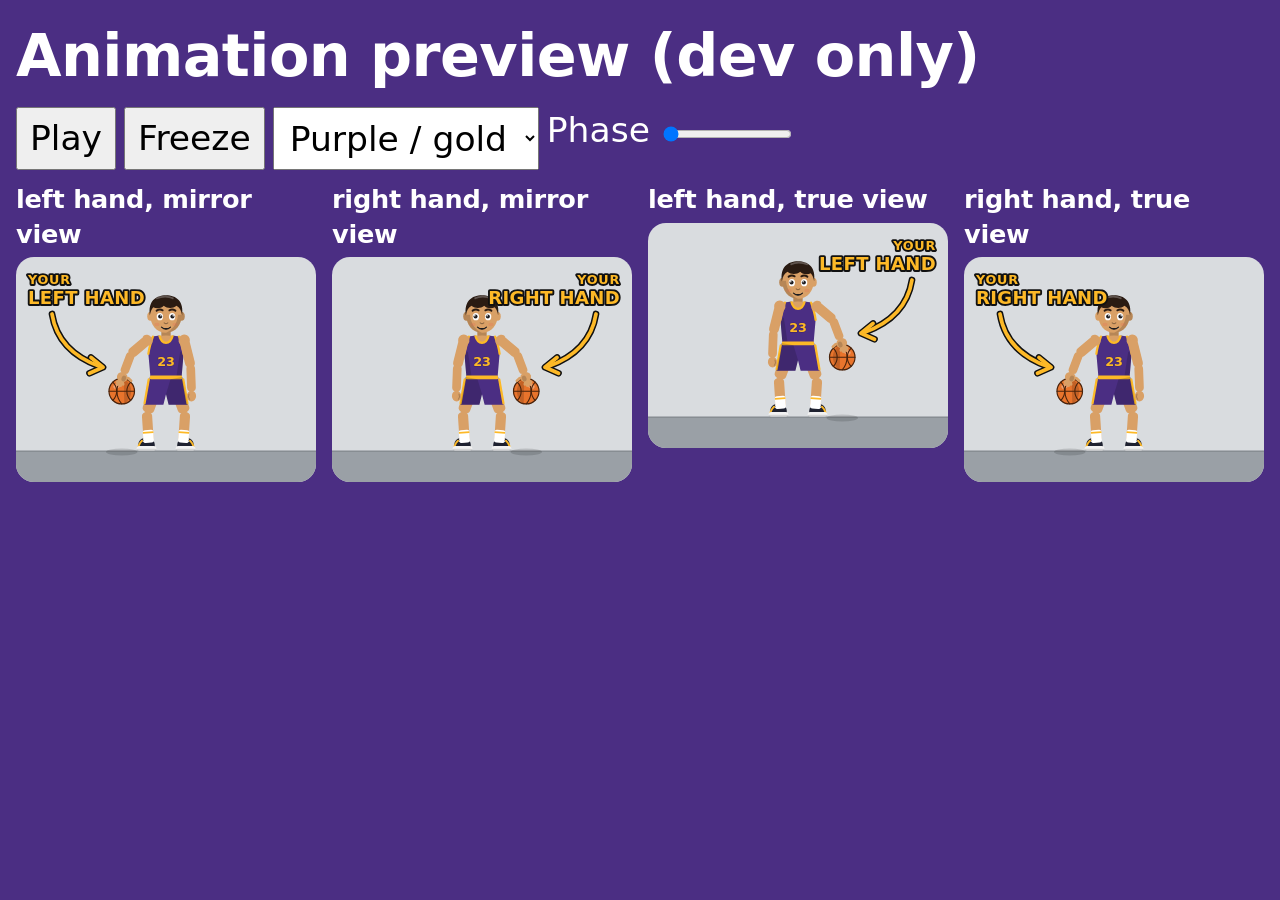
==== dev/animation-preview.html @ 55549035 "Chunk C: avatar rig + one-hand pound dribble animation engine Jointed SVG avatar with swappable part" ====
<!DOCTYPE html>
<html lang="en">
<head>
  <meta charset="utf-8">
  <meta name="viewport" content="width=device-width, initial-scale=1">
  <title>First Handles: animation preview (dev)</title>
  <link rel="stylesheet" href="../css/styles.css">
  <style>
    body { padding: 16px; }
    .grid { display: grid; grid-template-columns: repeat(auto-fit, minmax(300px, 1fr)); gap: 16px; }
    .cell h2 { font-size: 1rem; margin: 0 0 6px; }
    .controls { display: flex; gap: 8px; flex-wrap: wrap; margin: 12px 0; }
    .controls button, .controls select { font: inherit; padding: 6px 12px; }
  </style>
</head>
<body>
  <h1>Animation preview (dev only)</h1>
  <div class="controls">
    <button data-phase="intro">Play</button>
    <button data-phase="paused">Freeze</button>
    <select id="jersey">
      <option value="">Purple / gold</option>
      <option value="#C8102E,#F4F4F4">Red / white</option>
      <option value="#141414,#7CB8F2">Black / sky</option>
      <option value="#F4F4F4,#1D4ED8">White / royal</option>
    </select>
    <label>Phase <input id="scrub" type="range" min="0" max="1" step="0.01" value="0"></label>
  </div>
  <div class="grid" id="grid"></div>
  <script type="module">
    import { drillAnimation, mountDrillAnimation } from "../js/components/drillAnimation.js";
    const cases = [
      { hand: "left", view: "mirror" }, { hand: "right", view: "mirror" },
      { hand: "left", view: "true" }, { hand: "right", view: "true" },
    ];
    const grid = document.getElementById("grid");
    const ctls = cases.map((c) => {
      const cell = document.createElement("div");
      cell.className = "cell";
      cell.innerHTML = `<h2>${c.hand} hand, ${c.view} view</h2><div class="stage">${drillAnimation({ drill: "one-hand-dribble", number: "23", ...c })}</div>`;
      grid.append(cell);
      const ctl = mountDrillAnimation(cell.querySelector(".stage"));
      ctl.setPhase("intro");
      return ctl;
    });
    window.__ctls = ctls;
    document.querySelectorAll("[data-phase]").forEach((b) =>
      b.addEventListener("click", () => ctls.forEach((c) => c.setPhase(b.dataset.phase))));
    document.getElementById("scrub").addEventListener("input", (e) => {
      ctls.forEach((c) => { c.setPhase("paused"); c._renderAt(+e.target.value); });
    });
    document.getElementById("jersey").addEventListener("change", (e) => {
      const [j, t] = e.target.value.split(",");
      const s = document.documentElement.style;
      if (j) { s.setProperty("--jersey", j); s.setProperty("--jersey-trim", t); }
      else { s.removeProperty("--jersey"); s.removeProperty("--jersey-trim"); }
    });
  </script>
</body>
</html>
---- css/styles.css ----
/* First Handles — base styles. Colors come from the player's team colors. */

:root {
  --primary: #4B2E83;
  --primary-ink: #FFFFFF;
  --secondary: #FDB927;
  --secondary-ink: #111111;
  --jersey: var(--primary);
  --jersey-trim: var(--secondary);
  --placeholder: #9AA0A6;
  --placeholder-dark: #6B7075;

  --surface: color-mix(in srgb, var(--primary-ink) 12%, transparent);
  --surface-strong: color-mix(in srgb, var(--primary-ink) 22%, transparent);
  --radius: 18px;
  --gap: clamp(12px, 2.2vw, 24px);

  --fs-body: clamp(1.05rem, 0.7rem + 1.3vw, 1.6rem);
  --fs-h1: clamp(1.6rem, 1rem + 2.6vw, 3rem);
  --fs-btn: clamp(1.2rem, 0.8rem + 1.6vw, 2rem);
  --fs-huge: clamp(1.5rem, 1rem + 2.4vw, 2.8rem);
}

* { box-sizing: border-box; }

html, body {
  margin: 0;
  min-height: 100%;
  background: var(--primary);
  color: var(--primary-ink);
  font-family: system-ui, -apple-system, "Segoe UI", Roboto, sans-serif;
  font-size: var(--fs-body);
  line-height: 1.35;
  -webkit-tap-highlight-color: transparent;
  transition: background-color 0.25s ease;
}

#app {
  max-width: 1100px;
  margin: 0 auto;
  padding: max(var(--gap), env(safe-area-inset-top)) var(--gap) calc(var(--gap) * 2);
}

h1, h2 { margin: 0; font-weight: 800; letter-spacing: -0.01em; }
h1 { font-size: var(--fs-h1); }
h1:focus, h2:focus { outline: none; }

.stack { display: flex; flex-direction: column; gap: var(--gap); }
.center { align-items: center; text-align: center; }
.lead { margin: 0; opacity: 0.9; }

/* ---------- top bar ---------- */
.topbar {
  display: flex; align-items: center; gap: var(--gap);
  margin-bottom: var(--gap);
  min-height: 56px;
}
.btn-back {
  font: inherit; font-weight: 700;
  color: inherit; background: var(--surface);
  border: 0; border-radius: 999px;
  padding: 0.5em 1em; min-height: 48px;
  cursor: pointer; flex-shrink: 0;
}

/* ---------- buttons ---------- */
.btn {
  font: inherit; font-weight: 800; font-size: var(--fs-btn);
  color: var(--secondary-ink); background: var(--secondary);
  border: 3px solid color-mix(in srgb, var(--secondary-ink) 25%, transparent);
  border-radius: var(--radius);
  padding: 0.6em 1.4em; min-height: 64px;
  cursor: pointer;
  box-shadow: 0 6px 0 color-mix(in srgb, black 30%, var(--secondary));
  transition: transform 0.08s ease, box-shadow 0.08s ease;
}
.btn:active { transform: translateY(4px); box-shadow: 0 2px 0 color-mix(in srgb, black 30%, var(--secondary)); }
.btn-big { width: min(100%, 420px); }
.btn-huge { width: min(100%, 520px); font-size: var(--fs-huge); min-height: 88px; }
.btn-quiet {
  color: var(--primary-ink); background: var(--surface-strong);
  border-color: transparent; box-shadow: none;
}
.btn-quiet:active { box-shadow: none; }
.btn-link {
  font: inherit; color: inherit; background: none; border: 0;
  text-decoration: underline; text-underline-offset: 4px;
  padding: 0.6em; min-height: 48px; cursor: pointer; opacity: 0.9;
}
button:focus-visible, input:focus-visible {
  outline: 4px solid var(--primary-ink); outline-offset: 3px;
}

/* ---------- setup ---------- */
.setup { max-width: 640px; margin: 0 auto; }
.field { display: flex; flex-direction: column; gap: 8px; border: 0; padding: 0; margin: 0; }
.field > span, .field > legend { font-weight: 700; padding: 0; margin-bottom: 8px; }
.field input {
  font: inherit; font-size: var(--fs-btn); font-weight: 700;
  padding: 0.5em 0.7em; border-radius: 14px;
  border: 3px solid transparent;
  background: #fff; color: #111;
  min-height: 64px;
}
.field input[name="number"] { width: 5em; text-align: center; }
.swatches {
  display: grid;
  grid-template-columns: repeat(6, 1fr);
  gap: 10px;
}
.swatch {
  aspect-ratio: 1; min-height: 48px; width: 100%;
  border-radius: 50%;
  background: var(--sw);
  border: 3px solid color-mix(in srgb, var(--primary-ink) 40%, transparent);
  cursor: pointer; position: relative;
}
.swatch[aria-checked="true"] {
  border: 5px solid var(--primary-ink);
  box-shadow: 0 0 0 4px var(--primary);
  transform: scale(1.08);
}
.swatch[aria-checked="true"]::after {
  content: "✓"; position: absolute; inset: 0;
  display: grid; place-items: center;
  font-weight: 900; font-size: 1.3em;
  color: #fff; text-shadow: 0 0 4px #000, 0 0 2px #000;
}
.swatch:disabled { opacity: 0.2; cursor: not-allowed; }
.form-error { margin: 0; font-weight: 700; background: #fff; color: #B00020; padding: 0.5em 0.8em; border-radius: 12px; }
.setup .btn { align-self: center; }
.danger-zone { display: flex; flex-direction: column; align-items: center; gap: 10px; text-align: center; margin-top: var(--gap); opacity: 0.8; }
.btn-link.armed { font-weight: 800; opacity: 1; }
.btn-link[aria-pressed="true"] { font-weight: 800; opacity: 1; }
/* Developer mode Skip button: small, out of the way, clearly a test tool. */
.dev-skip {
  position: absolute; top: 8px; right: 8px; z-index: 5;
  font: inherit; font-size: 0.8rem; font-weight: 800; cursor: pointer;
  padding: 8px 14px; border-radius: 999px;
  background: #111; color: #fff; border: 2px dashed #ff5ad1; opacity: 0.85;
}
.drill__stage { position: relative; }
.drill[data-phase="finished"] .dev-skip { display: none; }
/* Keep Skip clear of the "YOUR RIGHT HAND" label (it sits top-right on those steps). */
.drill__stage:has(.anim[data-side="right"]) .dev-skip { right: auto; left: 8px; }

/* ---------- home + player card ---------- */
.home { padding-top: calc(var(--gap) * 1.5); }
.greeting { font-size: clamp(2rem, 1.2rem + 4vw, 4rem); }
.player-card {
  width: min(80vw, 320px);
  background: var(--surface);
  border-radius: 24px;
  padding: var(--gap);
  display: flex; flex-direction: column; align-items: center; gap: 12px;
}
.player-card__avatar {
  width: 70%; aspect-ratio: 1;
  border-radius: 20px;
  background: var(--placeholder);
  display: grid; place-items: center;
  position: relative; overflow: hidden;
}
/* placeholder "jersey" */
.player-card__avatar::before {
  content: ""; position: absolute; left: 18%; right: 18%; top: 22%; bottom: 0;
  background: var(--jersey);
  border: 6px solid var(--jersey-trim);
  border-bottom: 0;
  border-radius: 30% 30% 0 0;
}
.player-card__number {
  position: relative; z-index: 1;
  font-size: clamp(2.5rem, 2rem + 3vw, 4.5rem); font-weight: 900;
  color: var(--jersey-trim); margin-top: 18%;
}
.player-card__name { font-size: var(--fs-huge); font-weight: 800; }

/* ---------- level / step tiles ---------- */
.tile-list {
  list-style: none; margin: 0; padding: 0;
  display: grid; gap: var(--gap);
  grid-template-columns: repeat(auto-fill, minmax(min(100%, 400px), 1fr));
}
.tile {
  width: 100%; min-height: 96px;
  font: inherit; color: inherit; text-align: left;
  background: var(--surface); border: 3px solid transparent;
  border-radius: var(--radius);
  padding: 0.8em 1em;
  display: grid; grid-template-columns: 1fr auto; grid-template-rows: auto auto;
  column-gap: 1em; align-items: center;
  cursor: pointer;
}
.tile__label { font-size: var(--fs-huge); font-weight: 800; white-space: nowrap; }
.tile__sub { grid-column: 1; opacity: 0.85; }
.tile__icon {
  grid-column: 2; grid-row: 1 / span 2;
  width: 2em; height: 2em; border-radius: 50%;
  display: grid; place-items: center; font-size: 1.3em;
}
.tile--open { border-color: var(--secondary); }
.tile--open .tile__icon { background: var(--secondary); color: var(--secondary-ink); }
.tile--done .tile__icon { background: var(--primary-ink); color: var(--primary); font-weight: 900; }
.tile--locked { opacity: 0.45; cursor: not-allowed; }
.shake { animation: shake 0.35s; }
@keyframes shake {
  25% { transform: translateX(-6px); } 50% { transform: translateX(6px); } 75% { transform: translateX(-3px); }
}

/* ---------- drill ---------- */
.drill {
  display: grid; gap: var(--gap);
  grid-template-columns: 1fr;
  position: relative;
}
@media (min-aspect-ratio: 5/4) and (min-width: 700px) {
  .drill { grid-template-columns: 1.1fr 1fr; align-items: center; }
  /* Landscape tablet/laptop/TV: size the timer by screen height so Start stays on screen. */
  .drill .timer__value { font-size: clamp(3.5rem, 15vh, 13rem); }
  .drill .drill__panel { gap: 12px; }
  .drill .tips { gap: 6px; font-size: 0.75em; line-height: 1.25; }
  .drill .tips li { padding: 0.35em 0.8em; }
  .drill .anim { max-height: 70vh; }
  .drill .btn-huge { padding: 0.35em 1.5em; line-height: 1.1; min-height: 76px; }
}
/* Short landscape screens (laptops with browser bars): squeeze a little more. */
@media (min-aspect-ratio: 5/4) and (min-width: 700px) and (max-height: 720px) {
  .drill .tips { font-size: 0.68em; }
  .drill .timer__label { font-size: 1.6rem; }
  .drill .timer__value { font-size: clamp(3.5rem, 12vh, 13rem); }
  .drill .btn-huge { min-height: 64px; }
  .drill .anim { max-height: 62vh; }
}
/* Big screens: once the tips hide (countdown/running/finished), the timer grows back. */
@media (min-width: 700px) {
  .drill:not([data-phase="intro"]) .timer__value { font-size: clamp(5rem, 28vh, 13rem); }
}
/* Tablets held upright: keep the animation from pushing Start off screen. */
@media (min-width: 700px) and (orientation: portrait) {
  .drill .anim { max-height: 34vh; width: auto; margin: 0 auto; }
  .drill .timer__value { font-size: clamp(4rem, 12vh, 13rem); }
  .drill .btn-huge { padding: 0.35em 1.5em; line-height: 1.1; min-height: 96px; }
  .drill:not([data-phase="intro"]) .timer__value { font-size: clamp(5rem, 20vh, 13rem); }
}
.drill__panel { display: flex; flex-direction: column; align-items: center; gap: var(--gap); text-align: center; }
.tips { margin: 0; padding: 0; list-style: none; display: flex; flex-direction: column; gap: 8px; }
.tips li { background: var(--surface); border-radius: 12px; padding: 0.4em 0.9em; font-weight: 600; }
.timer { display: flex; flex-direction: column; align-items: center; line-height: 1; }
.timer__label { font-weight: 800; font-size: var(--fs-huge); }
.timer__value {
  font-size: clamp(5rem, 3rem + 14vw, 13rem);
  font-weight: 900; font-variant-numeric: tabular-nums;
}
.timer__unit { font-weight: 700; opacity: 0.85; }
.drill__actions { display: flex; flex-direction: column; align-items: center; width: 100%; gap: 14px; }
.drill__actions .btn { display: none; }

/* phases */
.drill[data-phase="intro"] [data-act="start"] { display: block; }
.drill[data-phase="countdown"] [data-act="lost"],
.drill[data-phase="running"] [data-act="lost"],
.drill[data-phase="finished"] [data-act="lost"] { display: block; }
.drill[data-phase="finished"] [data-act="done"] { display: block; }
.drill[data-phase="paused"] [data-act="ready"] { display: block; }
.drill[data-phase="finished"] [data-act="lost"] { min-height: 64px; font-size: var(--fs-btn); }
.drill:not([data-phase="intro"]) .tips { display: none; }
.drill[data-phase="finished"] .timer__value { color: var(--secondary); }

.btn-lost {
  background: #fff; color: #B00020; border-color: #B00020;
  box-shadow: 0 6px 0 #7a0016;
}
.btn-done { animation: pulse 1.2s ease-in-out infinite; }
@keyframes pulse { 50% { transform: scale(1.04); } }

.countdown {
  position: absolute; inset: 0; pointer-events: none;
  display: grid; place-items: center;
  font-size: clamp(8rem, 5rem + 20vw, 20rem); font-weight: 900;
  color: var(--secondary);
  text-shadow: 0 6px 0 rgba(0,0,0,0.3);
}
.countdown:empty { display: none; }
.drill[data-phase="countdown"] .timer { visibility: hidden; }

/* drill animation box (avatar engine draws inside an SVG) */
.anim {
  position: relative; width: 100%; aspect-ratio: 4 / 3;
  max-height: 60vh; margin: 0 auto;
  background: #D9DCDF; border-radius: var(--radius);
  overflow: hidden;
}
.anim__svg { display: block; width: 100%; height: 100%; }

/* ---------- nice work ---------- */
.nicework { padding-top: calc(var(--gap) * 2); }
.badge {
  width: 120px; height: 120px; border-radius: 50%;
  background: var(--secondary); color: var(--secondary-ink);
  display: grid; place-items: center; font-size: 4rem; font-weight: 900;
}
.nicework .actions { width: 100%; align-items: center; margin-top: var(--gap); }
.nicework .badge { width: 84px; height: 84px; font-size: 2.8rem; }
.nicework h1 { margin: 0; }
.nicework__body { width: 100%; display: flex; flex-direction: column; align-items: center; gap: var(--gap); }
.actions__row { display: flex; gap: 12px; width: min(100%, 520px); }
.actions__row .btn { flex: 1; }
/* Wide screens: review on the left, buttons on the right, so it all fits. */
@media (min-aspect-ratio: 5/4) and (min-width: 700px) {
  .nicework { padding-top: 0; gap: 10px; }
  .nicework__body { display: grid; grid-template-columns: 1fr 1fr; align-items: center; gap: calc(var(--gap) * 1.5); max-width: 1100px; }
  .nicework .actions { margin-top: 0; }
  .nicework .review { width: 100%; max-width: 560px; justify-self: end; font-size: 0.8em; }
  .nicework .review__title { font-size: 1.4em; }
  .nicework .badge { width: 56px; height: 56px; font-size: 2rem; }
  .nicework h1 { font-size: var(--fs-huge); }
  .nicework .actions { justify-self: start; width: 100%; max-width: 520px; }
}
.review { width: min(100%, 560px); display: flex; flex-direction: column; gap: 8px; }
.review__title { margin: 0; font-size: var(--fs-huge); }
.review__hint, .review__best { margin: 0; opacity: 0.9; }
.review__options { display: flex; flex-direction: column; gap: 8px; }
.star-opt {
  font: inherit; color: inherit; text-align: left; cursor: pointer;
  display: flex; align-items: center; gap: 14px; min-height: 56px;
  padding: 0.5em 0.9em; border-radius: 14px;
  background: var(--surface); border: 3px solid transparent;
  transition: transform 120ms ease-out, border-color 150ms ease;
}
.star-opt:active { transform: scale(0.97); }
.star-opt[aria-checked="true"] { border-color: var(--secondary); }
.star-opt__stars { font-size: 1.5em; letter-spacing: 2px; color: var(--secondary); white-space: nowrap; }
.star-opt__text { font-weight: 700; }
@media (prefers-reduced-motion: reduce) { .star-opt { transition: none; } }
@media (max-width: 700px) and (orientation: portrait) {
  .nicework { padding-top: 0; gap: 10px; }
  .nicework .badge { width: 52px; height: 52px; font-size: 1.8rem; }
  .nicework h1 { font-size: 1.6rem; }
  .nicework__body { gap: 12px; }
  .nicework .actions { margin-top: 0; gap: 10px; }
  .nicework .btn-big { min-height: 52px; }
  .review { font-size: 0.9em; }
  .star-opt { min-height: 50px; }
}

/* Short wide screens (laptops with browser bars): drop the badge so the review fits. */
@media (min-aspect-ratio: 5/4) and (min-width: 700px) and (max-height: 800px) {
  .nicework .badge { display: none; }
  .nicework .review { gap: 6px; }
  .nicework .star-opt { min-height: 48px; padding: 0.35em 0.9em; }
}

/* Small phones: drop the "Step complete" line so Retry/Back stay on screen. */
@media (max-width: 700px) and (orientation: portrait) and (max-height: 640px) {
  .nicework .lead { display: none; }
}

/* ---------- celebration (placeholder) ---------- */
.celebrate {
  position: fixed; inset: 0; z-index: 50;
  background: rgba(0,0,0,0.55);
  display: grid; place-items: center; padding: var(--gap);
  animation: fadein 0.2s ease;
}
.celebrate__card {
  background: #fff; color: #111; border-radius: 28px;
  padding: calc(var(--gap) * 1.5);
  display: flex; flex-direction: column; align-items: center; gap: var(--gap);
  text-align: center; width: min(92vw, 480px);
  animation: popin 0.35s cubic-bezier(.2,1.4,.4,1);
}
.celebrate__art { font-size: 6rem; line-height: 1; }
.celebrate--level .celebrate__art { font-size: 9rem; }
.celebrate__title { font-size: var(--fs-h1); }
@keyframes fadein { from { opacity: 0; } }
@keyframes popin { from { transform: scale(0.6); opacity: 0; } }

/* ---------- toast ---------- */
.toast {
  position: fixed; left: 50%; bottom: max(24px, env(safe-area-inset-bottom));
  transform: translateX(-50%); z-index: 60;
  background: #111; color: #fff; font-weight: 800;
  padding: 0.7em 1.4em; border-radius: 999px;
  animation: fadein 0.2s ease;
}

/* ---------- small phones ---------- */
@media (max-width: 420px) {
  .swatches { grid-template-columns: repeat(4, 1fr); }
}

@media (prefers-reduced-motion: reduce) {
  *, *::before, *::after { animation-duration: 0.01ms !important; animation-iteration-count: 1 !important; transition: none !important; }
}

/* ---------- phones held upright: drill fits on one screen ---------- */
@media (max-width: 700px) and (orientation: portrait) {
  .drill { gap: 10px; }
  .drill__panel { gap: 10px; }
  .anim { width: min(100%, calc(34svh * 4 / 3)); }
  .tips { gap: 4px; font-size: 0.85em; }
  .tips li { padding: 0.25em 0.7em; }
  .timer__value { font-size: clamp(4rem, 2rem + 14vw, 7rem); }
  .drill .btn-huge { min-height: 72px; }
  .topbar { margin-bottom: 10px; }
}
@media (max-width: 700px) and (orientation: portrait) and (max-height: 640px) {
  .anim { width: min(100%, calc(30svh * 4 / 3)); }
  .timer__value { font-size: 4.2rem; }
  #app { padding-bottom: 12px; }
}
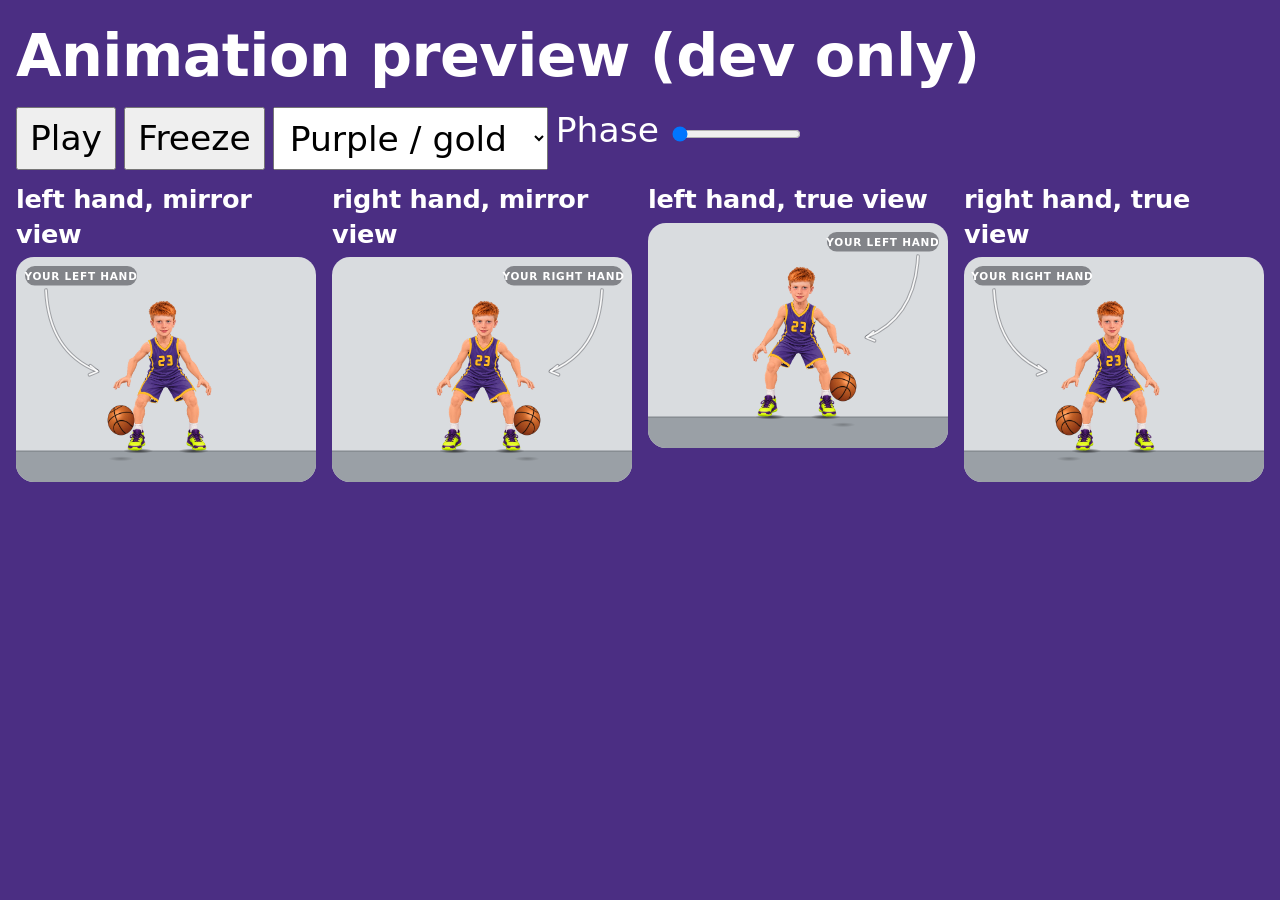
==== commit 944f11e4: "Chunk C2: illustrated puppet avatar, polished pound dribble, team colors on card and drill - Avatar:" ====
--- a/dev/animation-preview.html
+++ b/dev/animation-preview.html
@@ -20,6 +20,7 @@
     <button data-phase="paused">Freeze</button>
     <select id="jersey">
       <option value="">Purple / gold</option>
+      <option value="#4B2E83,#D9FF1F">Purple / neon</option>
       <option value="#C8102E,#F4F4F4">Red / white</option>
       <option value="#141414,#7CB8F2">Black / sky</option>
       <option value="#F4F4F4,#1D4ED8">White / royal</option>
@@ -54,6 +55,7 @@
       const s = document.documentElement.style;
       if (j) { s.setProperty("--jersey", j); s.setProperty("--jersey-trim", t); }
       else { s.removeProperty("--jersey"); s.removeProperty("--jersey-trim"); }
+      ctls.forEach((c) => c.recolor());
     });
   </script>
 </body>
--- a/css/styles.css
+++ b/css/styles.css
@@ -146,6 +146,26 @@
 
 /* ---------- home + player card ---------- */
 .home { padding-top: calc(var(--gap) * 1.5); }
+/* Landscape tablets / laptops / TVs: card on the left, greeting + buttons on the right,
+   so everything fits without scrolling. */
+@media (min-aspect-ratio: 5/4) and (min-width: 900px) {
+  .home {
+    display: grid; align-content: center; justify-content: center;
+    grid-template-columns: auto minmax(0, 560px);
+    grid-template-areas: "card greet" "card edit" "card go";
+    column-gap: calc(var(--gap) * 2.5); row-gap: var(--gap);
+    min-height: calc(100dvh - var(--gap) * 3);
+    padding-top: 0;
+  }
+  .home > .greeting { grid-area: greet; align-self: end; }
+  .home > .player-card { grid-area: card; }
+  .home > .btn-link { grid-area: edit; justify-self: center; }
+  .home > .btn-huge {
+    grid-area: go; align-self: start; justify-self: center; min-height: 0; padding-block: 0.45em;
+    white-space: nowrap; font-size: clamp(1.8rem, 1rem + 2.4vw, 3.4rem);
+  }
+  .home .player-card__avatar { height: min(62vh, 520px); }
+}
 .greeting { font-size: clamp(2rem, 1.2rem + 4vw, 4rem); }
 .player-card {
   width: min(80vw, 320px);
@@ -155,26 +175,25 @@
   display: flex; flex-direction: column; align-items: center; gap: 12px;
 }
 .player-card__avatar {
-  width: 70%; aspect-ratio: 1;
-  border-radius: 20px;
-  background: var(--placeholder);
-  display: grid; place-items: center;
-  position: relative; overflow: hidden;
-}
-/* placeholder "jersey" */
-.player-card__avatar::before {
-  content: ""; position: absolute; left: 18%; right: 18%; top: 22%; bottom: 0;
-  background: var(--jersey);
-  border: 6px solid var(--jersey-trim);
-  border-bottom: 0;
-  border-radius: 30% 30% 0 0;
-}
+  /* his illustrated portrait (2:3), recolored to the team colors */
+  position: relative;
+  height: min(44vh, 380px); aspect-ratio: 2 / 3;
+  container-type: inline-size;
+}
+.player-card__portrait {
+  display: block; width: 100%; height: 100%; object-fit: contain;
+  user-select: none; -webkit-user-drag: none;
+}
+/* his number, printed live on the jersey (block digits, clipped to the fabric) */
 .player-card__number {
-  position: relative; z-index: 1;
-  font-size: clamp(2.5rem, 2rem + 3vw, 4.5rem); font-weight: 900;
-  color: var(--jersey-trim); margin-top: 18%;
+  position: absolute; inset: 0; width: 100%; height: 100%;
+  pointer-events: none; overflow: visible;
 }
 .player-card__name { font-size: var(--fs-huge); font-weight: 800; }
+.player-card__name:empty { display: none; }
+/* live preview on the setup / edit screen */
+.setup-preview .player-card { margin: 0 auto; padding: 12px; }
+.setup-preview .player-card__avatar { height: min(32vh, 280px); }
 
 /* ---------- level / step tiles ---------- */
 .tile-list {
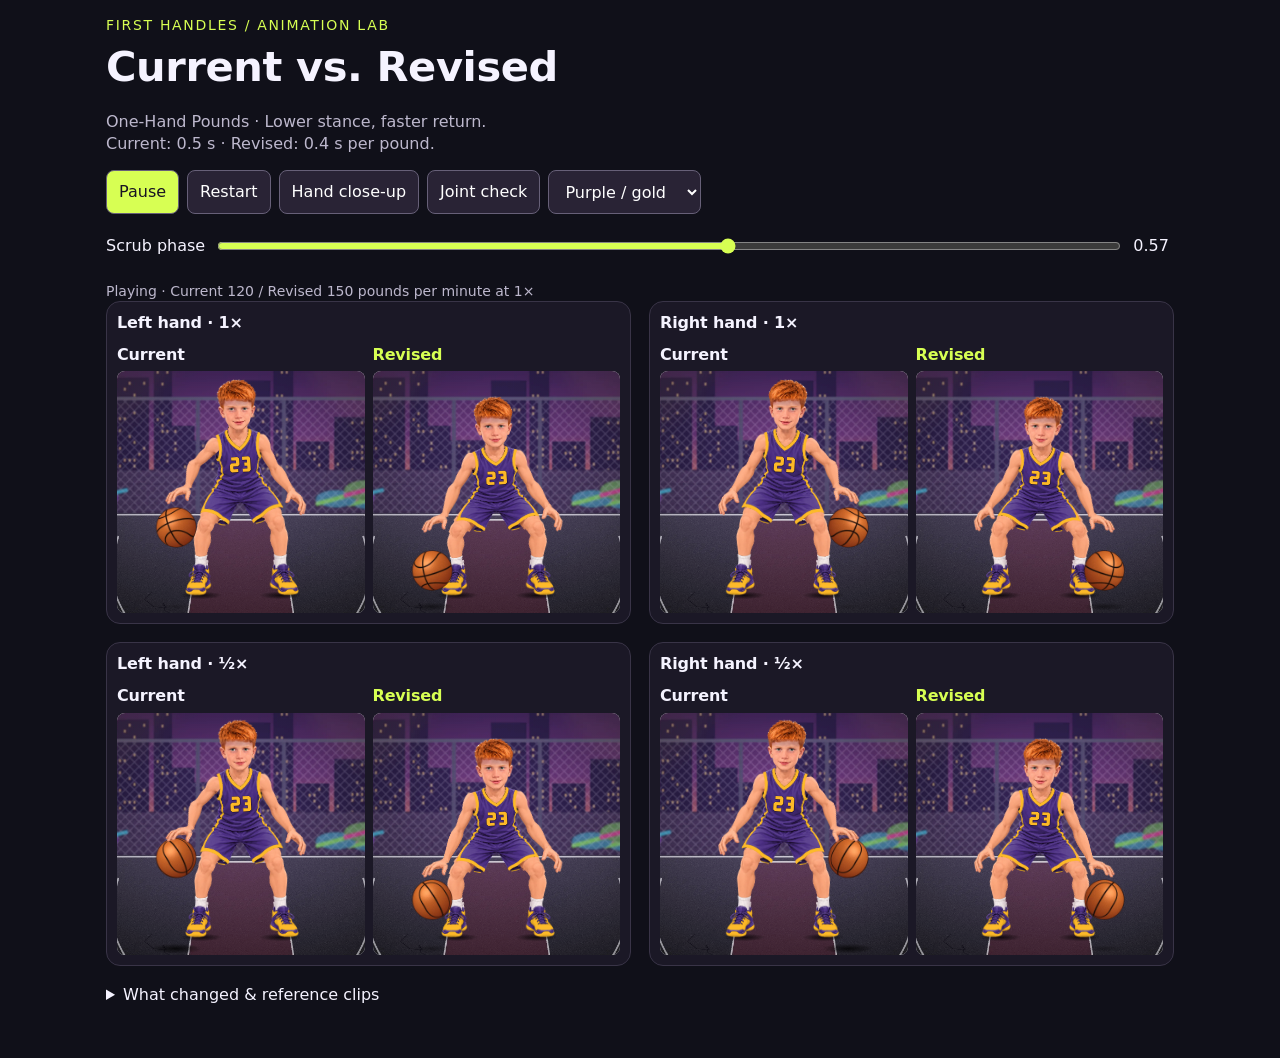
==== commit a4c408a5: "Use the faster, lower One-Hand Pounds animation in Level 1" ====
--- a/dev/animation-preview.html
+++ b/dev/animation-preview.html
@@ -1,62 +1,76 @@
-<!DOCTYPE html>
-<html lang="en">
-<head>
-  <meta charset="utf-8">
-  <meta name="viewport" content="width=device-width, initial-scale=1">
-  <title>First Handles: animation preview (dev)</title>
-  <link rel="stylesheet" href="../css/styles.css">
-  <style>
-    body { padding: 16px; }
-    .grid { display: grid; grid-template-columns: repeat(auto-fit, minmax(300px, 1fr)); gap: 16px; }
-    .cell h2 { font-size: 1rem; margin: 0 0 6px; }
-    .controls { display: flex; gap: 8px; flex-wrap: wrap; margin: 12px 0; }
-    .controls button, .controls select { font: inherit; padding: 6px 12px; }
-  </style>
-</head>
-<body>
-  <h1>Animation preview (dev only)</h1>
-  <div class="controls">
-    <button data-phase="intro">Play</button>
-    <button data-phase="paused">Freeze</button>
-    <select id="jersey">
-      <option value="">Purple / gold</option>
-      <option value="#4B2E83,#D9FF1F">Purple / neon</option>
-      <option value="#C8102E,#F4F4F4">Red / white</option>
-      <option value="#141414,#7CB8F2">Black / sky</option>
-      <option value="#F4F4F4,#1D4ED8">White / royal</option>
-    </select>
-    <label>Phase <input id="scrub" type="range" min="0" max="1" step="0.01" value="0"></label>
-  </div>
-  <div class="grid" id="grid"></div>
-  <script type="module">
-    import { drillAnimation, mountDrillAnimation } from "../js/components/drillAnimation.js";
-    const cases = [
-      { hand: "left", view: "mirror" }, { hand: "right", view: "mirror" },
-      { hand: "left", view: "true" }, { hand: "right", view: "true" },
-    ];
-    const grid = document.getElementById("grid");
-    const ctls = cases.map((c) => {
-      const cell = document.createElement("div");
-      cell.className = "cell";
-      cell.innerHTML = `<h2>${c.hand} hand, ${c.view} view</h2><div class="stage">${drillAnimation({ drill: "one-hand-dribble", number: "23", ...c })}</div>`;
-      grid.append(cell);
-      const ctl = mountDrillAnimation(cell.querySelector(".stage"));
-      ctl.setPhase("intro");
-      return ctl;
-    });
-    window.__ctls = ctls;
-    document.querySelectorAll("[data-phase]").forEach((b) =>
-      b.addEventListener("click", () => ctls.forEach((c) => c.setPhase(b.dataset.phase))));
-    document.getElementById("scrub").addEventListener("input", (e) => {
-      ctls.forEach((c) => { c.setPhase("paused"); c._renderAt(+e.target.value); });
-    });
-    document.getElementById("jersey").addEventListener("change", (e) => {
-      const [j, t] = e.target.value.split(",");
-      const s = document.documentElement.style;
-      if (j) { s.setProperty("--jersey", j); s.setProperty("--jersey-trim", t); }
-      else { s.removeProperty("--jersey"); s.removeProperty("--jersey-trim"); }
-      ctls.forEach((c) => c.recolor());
-    });
-  </script>
-</body>
+<!DOCTYPE html>
+<html lang="en">
+<head>
+  <meta charset="utf-8">
+  <meta name="viewport" content="width=device-width, initial-scale=1">
+  <title>One-Hand Pounds · Current vs. Revised</title>
+  <link rel="stylesheet" href="../css/styles.css">
+  <style>
+    html { font-size: 16px; background: #101019; }
+    body { padding: 16px; max-width: 1100px; margin: auto; background: #101019; color: #f5f3ff; font-size: 16px; }
+    h1 { font-size: clamp(1.65rem, 5vw, 2.6rem); margin: 4px 0 8px; }
+    .kicker { color: #d7ff53; font-size: 14px; letter-spacing: .12em; text-transform: uppercase; }
+    .intro, .note { color: #bdb8cd; }
+    .grid { display: grid; grid-template-columns: repeat(2, minmax(0, 1fr)); gap: 18px; }
+    .pair { min-width: 0; border: 1px solid #393447; border-radius: 14px; padding: 10px; background: #1b1826; }
+    .pair > h2 { font-size: 16px; margin: 0 0 10px; }
+    .compare { display: grid; grid-template-columns: repeat(2, minmax(0, 1fr)); gap: 8px; }
+    .cell { min-width: 0; }
+    .cell h2 { font-size: 1rem; margin: 0 0 6px; }
+    .cell.revised h2 { color: #d7ff53; }
+    .cell .anim { width: 100%; max-height: none; aspect-ratio: 230 / 225; border-radius: 8px; }
+    .anim__helper { display: none; }
+    .controls { display: flex; gap: 8px; flex-wrap: wrap; margin: 12px 0; }
+    button, select { font: inherit; padding: 8px 12px; min-height: 44px; border-radius: 8px; border: 1px solid #676078; background: #292335; color: white; }
+    button:focus-visible, select:focus-visible, input:focus-visible, a:focus-visible { outline: 3px solid #d7ff53; outline-offset: 3px; }
+    button[aria-pressed="true"] { background: #d7ff53; color: #171322; }
+    .timeline { display: flex; align-items: center; gap: 10px; width: 100%; }
+    .timeline input { flex: 1; min-width: 0; height: 44px; accent-color: #d7ff53; }
+    output { min-width: 4ch; font-variant-numeric: tabular-nums; }
+    a { color: #d7ff53; }
+    details { margin: 16px 0; line-height: 1.6; }
+    summary { cursor: pointer; min-height: 44px; }
+    .note { font-size: 14px; margin: 8px 0 0; }
+    body.seams .anim { background: #ff00bb; }
+    body.seams .anim__scene, body.seams .anim__svg > rect { visibility: hidden; }
+    @media(max-width: 700px) { body { padding: 12px; } .grid { grid-template-columns: minmax(0, 1fr); gap: 12px; } }
+  </style>
+</head>
+<body>
+  <header>
+    <div class="kicker">First Handles / Animation lab</div>
+    <h1>Current vs. Revised</h1>
+    <p class="intro">One-Hand Pounds · Lower stance, faster return.<br>Current: 0.5 s · Revised: 0.4 s per pound.</p>
+  </header>
+  <div class="controls">
+    <button id="play" aria-pressed="true">Pause</button>
+    <button id="restart">Restart</button>
+    <button id="zoom" aria-pressed="false">Hand close-up</button>
+    <button id="seams" aria-pressed="false">Joint check</button>
+    <select id="jersey" aria-label="Team colors">
+      <option value="">Purple / gold</option>
+      <option value="#4B2E83,#D9FF1F">Purple / neon</option>
+      <option value="#C8102E,#F4F4F4">Red / white</option>
+      <option value="#141414,#7CB8F2">Black / sky</option>
+      <option value="#F4F4F4,#1D4ED8">White / royal</option>
+    </select>
+    <label class="timeline">Scrub phase <input id="scrub" type="range" min="0" max="1" step="0.001" value="0"><output id="phase">0.00</output></label>
+  </div>
+  <p class="note" id="status">Current 120 / Revised 150 pounds per minute at 1×</p>
+  <div class="grid" id="grid"></div>
+  <details>
+    <summary>What changed &amp; reference clips</summary>
+    <ul>
+      <li>Revised meets the ball while it is still rising, briefly absorbs it, then drives it down. No waiting at the top.</li>
+      <li>Revised runs at 150 pounds per minute, 25% faster than Current's 120. This is a review setting, not a measured video cadence.</li>
+      <li>The wrist follows through after release, then recovers before the catch.</li>
+      <li>Deeper knees and a stronger hip hinge keep Revised lower throughout the pound, with planted feet and less head bob.</li>
+      <li>Shorter, lighter floor compression with an immediate rising arc; planted feet and a quieter head.</li>
+    </ul>
+    <p><a href="https://www.youtube.com/watch?v=8qvCSEG0SIQ&amp;t=81s" target="_blank" rel="noopener">Coach Dags · 1:21 · youth stance</a><br>
+    <a href="https://www.youtube.com/watch?v=YuK1JHuq_aE&amp;t=38s" target="_blank" rel="noopener">CoachUp · 0:38 · side-view hand action</a></p>
+    <p class="note">Mirror view shows the hand on the same side of your screen. At ½×, Current takes 1 second and Revised takes 0.8 seconds per pound. The two cadences naturally drift apart during playback. Scrubbing pauses both at the same phase. Current is the original baseline. The local game uses Revised.</p>
+  </details>
+  <script type="module" src="./animation-preview.js"></script>
+</body>
 </html>
--- a/css/styles.css
+++ b/css/styles.css
@@ -54,6 +54,7 @@
   display: flex; align-items: center; gap: var(--gap);
   margin-bottom: var(--gap);
   min-height: 56px;
+  padding-right: 52px;          /* room for the music button */
 }
 .btn-back {
   font: inherit; font-weight: 700;
@@ -157,16 +158,18 @@
     min-height: calc(100dvh - var(--gap) * 3);
     padding-top: 0;
   }
-  .home > .greeting { grid-area: greet; align-self: end; }
+  .home > .greeting { grid-area: greet; align-self: end; padding-inline: 0; font-size: clamp(2.4rem, 1rem + 3vw, 4.2rem); }
   .home > .player-card { grid-area: card; }
-  .home > .btn-link { grid-area: edit; justify-self: center; }
+  .home > .btn-link, .home > .btn-settings { grid-area: edit; justify-self: center; }
   .home > .btn-huge {
-    grid-area: go; align-self: start; justify-self: center; min-height: 0; padding-block: 0.45em;
-    white-space: nowrap; font-size: clamp(1.8rem, 1rem + 2.4vw, 3.4rem);
+    grid-area: go; align-self: start; justify-self: center;
+    width: 100%; max-width: 560px; min-height: 0;
+    padding: 0.5em 0.9em; white-space: nowrap;
+    font-size: clamp(1.5rem, 0.8rem + 1.5vw, 2.6rem);   /* text always fits with room to spare */
   }
   .home .player-card__avatar { height: min(62vh, 520px); }
 }
-.greeting { font-size: clamp(2rem, 1.2rem + 4vw, 4rem); }
+.greeting { padding-inline: 52px; font-size: clamp(2rem, 1.2rem + 4vw, 4rem); }
 .player-card {
   width: min(80vw, 320px);
   background: var(--surface);
@@ -271,7 +274,6 @@
   font-size: clamp(5rem, 3rem + 14vw, 13rem);
   font-weight: 900; font-variant-numeric: tabular-nums;
 }
-.timer__unit { font-weight: 700; opacity: 0.85; }
 .drill__actions { display: flex; flex-direction: column; align-items: center; width: 100%; gap: 14px; }
 .drill__actions .btn { display: none; }
 
@@ -294,9 +296,9 @@
 @keyframes pulse { 50% { transform: scale(1.04); } }
 
 .countdown {
-  position: absolute; inset: 0; pointer-events: none;
-  display: grid; place-items: center;
-  font-size: clamp(8rem, 5rem + 20vw, 20rem); font-weight: 900;
+  position: absolute; inset: 0; z-index: 1; pointer-events: none;
+  display: grid; place-items: center; contain: paint;
+  font-size: clamp(96px, 40vmin, 240px); font-size: min(46cqi, 42svh, 240px); line-height: 1;
   color: var(--secondary);
   text-shadow: 0 6px 0 rgba(0,0,0,0.3);
 }
@@ -429,3 +431,22 @@
   .timer__value { font-size: 4.2rem; }
   #app { padding-bottom: 12px; }
 }
+
+/* ---------- music on/off (every screen, top-right) ---------- */
+.music-toggle {
+  position: fixed; z-index: 50;
+  top: max(10px, env(safe-area-inset-top)); right: max(10px, env(safe-area-inset-right));
+  width: 44px; height: 44px; border-radius: 50%;
+  display: grid; place-items: center; padding: 0;
+  border: 0; color: #fff; background: rgba(10, 8, 20, 0.38);
+  -webkit-backdrop-filter: blur(6px); backdrop-filter: blur(6px);
+  cursor: pointer;
+}
+.music-toggle svg { width: 22px; height: 22px; }
+.music-toggle:focus-visible { outline: 3px solid var(--secondary); outline-offset: 2px; }
+@media (hover: hover) and (pointer: fine) { .music-toggle:hover { background: rgba(10, 8, 20, 0.55); } }
+/* Small phones: keep screen titles on one line beside Back and the music button. */
+@media (max-width: 400px) {
+  .topbar { padding-right: 48px; gap: 10px; }
+  .topbar h1, .topbar h2 { font-size: 1.25rem; }
+}
